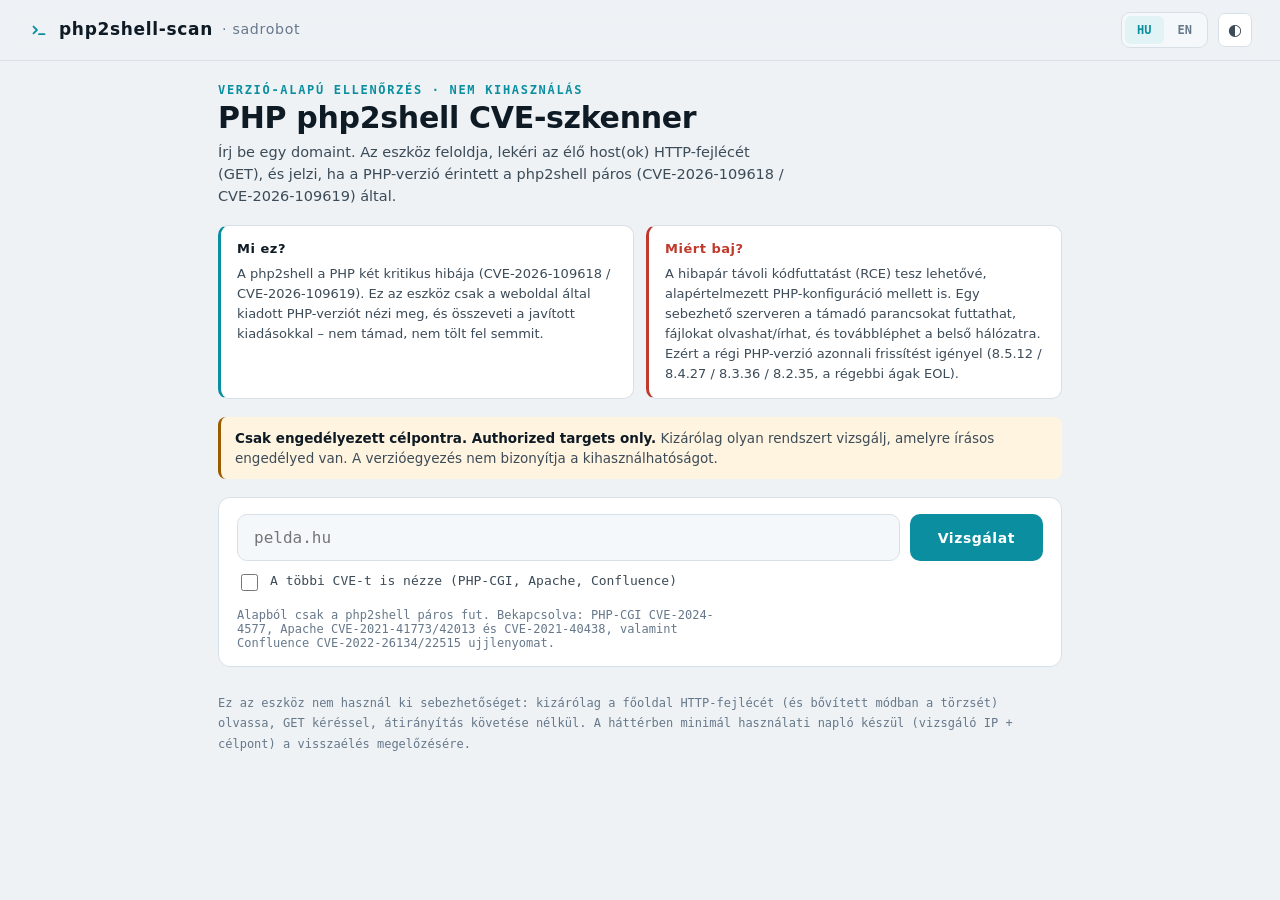
==== app/static/index.html @ f4781069 "Initial commit: php2shell-scan v0.1.0 Public, version/fingerprint-based (non-exploitation) PHP php2s" ====
<!doctype html>
<html lang="hu">
<head>
<meta charset="utf-8">
<meta name="viewport" content="width=device-width, initial-scale=1">
<title>php2shell-scan</title>
<meta name="description" content="Publikus, verzió-alapú PHP php2shell CVE-szkenner – nem kihasználás. sadrobot.">
<meta name="robots" content="noindex">
<link rel="icon" href="favicon.svg?v=__VER__">
<link rel="stylesheet" href="app.css?v=__VER__">
<script src="theme.js?v=__VER__"></script>
</head>
<body>
<header class="top">
  <div class="brand">
    <span class="mark" aria-hidden="true">
      <svg width="22" height="22" viewBox="0 0 32 32" fill="none"><path d="M8 11l5 5-5 5" stroke="currentColor" stroke-width="2.6" stroke-linecap="round" stroke-linejoin="round"/><line x1="16" y1="22" x2="24" y2="22" stroke="currentColor" stroke-width="2.6" stroke-linecap="round"/></svg>
    </span>
    php2shell-scan <small>· sadrobot</small>
  </div>
  <div class="hgroup">
    <div class="seg" id="lang">
      <button data-lang="hu">HU</button><button data-lang="en">EN</button>
    </div>
    <button class="icon-btn" id="themebtn" title="Téma" aria-label="Téma">◐</button>
  </div>
</header>

<main>
  <section>
    <p class="eyebrow" data-t="eyebrow"></p>
    <h1 data-t="tagline"></h1>
    <p class="sub" id="lead" data-t="lead"></p>
  </section>

  <div class="about">
    <div class="about-col">
      <h3 data-t="about_what"></h3>
      <p data-t="about_what_body"></p>
    </div>
    <div class="about-col danger">
      <h3 data-t="about_why"></h3>
      <p data-t="about_why_body"></p>
    </div>
  </div>

  <div class="note warn" id="authnote">
    <b data-t="authorized"></b> <span data-t="authorized_note"></span>
  </div>

  <div class="card search">
    <form class="searchbar" id="form" autocomplete="off">
      <input type="text" id="target" inputmode="url" spellcheck="false" data-ph="placeholder" required>
      <button type="submit" class="go" id="go" data-t="scan"></button>
    </form>
    <label class="chk" title="">
      <input type="checkbox" id="extended">
      <span data-t="extended"></span>
    </label>
    <p class="hint" id="exthint" data-t="extended_hint"></p>
  </div>

  <div id="status" class="prog" hidden>
    <div class="progbar indet"><i></i></div>
    <div class="progmeta"><span data-t="scanning"></span><span id="statustarget"></span></div>
  </div>

  <div id="error" class="note err" hidden></div>

  <section id="result" hidden></section>

  <p class="foot" id="foot"></p>
</main>

<script src="i18n.js?v=__VER__"></script>
<script src="app.js?v=__VER__"></script>
</body>
</html>
---- app/static/app.css ----
/* php2shell-scan – sadrobot: grafit alap, cián jelzőfény, Chakra Petch + IBM Plex Mono.
   Tiszta, levegős dashboard. Light/dark. Yettel-arculat SOHA. */
:root{color-scheme:dark;--bg:#0B0F14;--panel:#111820;--panel-2:#152029;--line:#1E2A36;--line-2:#18232D;
--ink:#E6EDF3;--ink-2:#B7C2CC;--ink-3:#7D8B99;--accent:#3CD6E6;--accent-soft:#13232C;
--good:#4ADE80;--good-bg:#10231A;--warn:#FFB547;--warn-bg:#1B1710;--bad:#FF6B5E;--bad-bg:#231313;
--high:#FF9F45;--high-bg:#201710;--info:#6AA7FF;--info-bg:#101A2A;--none:#1F2B37;
--glow:0 0 10px;--radius:12px;
--display:"Chakra Petch","Avenir Next",system-ui,sans-serif;--mono:"IBM Plex Mono",ui-monospace,"SF Mono",Menlo,monospace}
:root[data-theme="light"]{color-scheme:light;--bg:#EEF2F5;--panel:#FFFFFF;--panel-2:#F5F8FA;--line:#D8E0E7;--line-2:#E6ECF1;
--ink:#0E1A24;--ink-2:#3C4B58;--ink-3:#66788A;--accent:#0B8FA0;--accent-soft:#E1F3F5;
--good:#16803F;--good-bg:#E6F5EC;--warn:#9A5B00;--warn-bg:#FFF4E0;--bad:#C0392B;--bad-bg:#FDECEA;
--high:#B4530A;--high-bg:#FDEEDF;--info:#2A5B9E;--info-bg:#E8F0FB;--none:#DCE3E9;--glow:0 0 0}
*{box-sizing:border-box}html{-webkit-text-size-adjust:100%}html,body{margin:0}
body{font:15px/1.5 var(--display);color:var(--ink);background:var(--bg);min-height:100vh;
  font-variant-numeric:tabular-nums;-webkit-font-smoothing:antialiased;overflow-x:hidden}
a{color:var(--accent);text-decoration:none}a:hover{color:var(--ink)}
:focus-visible{outline:2px solid var(--accent);outline-offset:2px}
button{font:inherit;color:inherit}
[hidden]{display:none!important}

header.top{position:sticky;top:0;z-index:20;display:flex;align-items:center;flex-wrap:wrap;gap:12px 20px;
  padding:12px clamp(16px,4vw,28px);background:color-mix(in srgb,var(--bg) 86%,transparent);
  backdrop-filter:blur(12px);border-bottom:1px solid var(--line)}
.brand{display:flex;align-items:center;gap:9px;font-weight:700;font-size:17px;letter-spacing:.04em;white-space:nowrap}
.brand small{color:var(--ink-3);font-weight:500}
.brand .mark{display:grid;place-items:center;color:var(--accent)}
.hgroup{margin-left:auto;display:flex;align-items:center;gap:10px}
.icon-btn{display:inline-flex;align-items:center;justify-content:center;border:1px solid var(--line);
  background:var(--panel);border-radius:7px;min-width:34px;height:34px;cursor:pointer;color:var(--ink-2);font-size:16px}
.icon-btn:hover{color:var(--accent);border-color:var(--accent)}

main{max-width:900px;margin:0 auto;padding:22px clamp(16px,4vw,28px) 48px;display:flex;flex-direction:column;gap:18px}
.eyebrow{margin:0 0 4px;font:600 12px var(--mono);letter-spacing:.14em;text-transform:uppercase;color:var(--accent)}
h1{margin:0;font-size:clamp(24px,5vw,30px);font-weight:700;letter-spacing:-.01em;line-height:1.1}
.sub{font-size:14.5px;color:var(--ink-2);margin:8px 0 0;max-width:62ch}
.hint{font:12px var(--mono);color:var(--ink-3);margin:2px 0 0;max-width:70ch}
.foot{font:12px var(--mono);color:var(--ink-3);margin:8px 0 0;line-height:1.7}

.about{display:grid;grid-template-columns:1fr 1fr;gap:12px}
.about-col{background:var(--panel);border:1px solid var(--line);border-left:3px solid var(--accent);border-radius:10px;padding:13px 16px}
.about-col.danger{border-left-color:var(--bad)}
.about-col h3{margin:0 0 5px;font-size:13px;font-weight:700;letter-spacing:.04em;color:var(--ink)}
.about-col.danger h3{color:var(--bad)}
.about-col p{margin:0;font-size:13px;line-height:1.55;color:var(--ink-2)}
@media (max-width:620px){.about{grid-template-columns:1fr}}

.note{background:var(--accent-soft);border-left:3px solid var(--accent);border-radius:8px;padding:11px 14px;font-size:13.5px;color:var(--ink-2)}
.note.warn{background:var(--warn-bg);border-color:var(--warn)}
.note.err{background:var(--bad-bg);border-color:var(--bad);color:var(--ink)}
.note b{color:var(--ink)}

.card{background:var(--panel);border:1px solid var(--line);border-radius:var(--radius);padding:16px 18px;display:flex;flex-direction:column;gap:12px;min-width:0}
.search{gap:12px}
.searchbar{display:flex;gap:10px;flex-wrap:wrap}
.searchbar input[type=text]{flex:1;min-width:200px;font:16px var(--mono);padding:13px 16px;border:1px solid var(--line);border-radius:10px;background:var(--panel-2);color:var(--ink)}
.searchbar input[type=text]:focus{outline:2px solid var(--accent);outline-offset:1px;border-color:var(--accent)}
.go{font:700 14px var(--display);letter-spacing:.04em;padding:13px 28px;border:0;border-radius:10px;background:var(--accent);color:#06222A;cursor:pointer;white-space:nowrap}
.go:hover{filter:brightness(1.08)}.go:disabled{opacity:.5;cursor:default}
:root[data-theme="light"] .go{color:#fff}
.chk{display:inline-flex;align-items:flex-start;gap:9px;font:13px var(--mono);color:var(--ink-2);cursor:pointer;user-select:none}
.chk input{accent-color:var(--accent);width:17px;height:17px;margin-top:1px}
.seg{display:inline-flex;gap:2px;padding:3px;background:var(--panel-2);border:1px solid var(--line);border-radius:9px}
.seg button{font:600 12px var(--mono);padding:7px 12px;border:0;border-radius:6px;background:transparent;color:var(--ink-3);cursor:pointer}
.seg button:hover{color:var(--ink)}.seg button.on{background:var(--accent-soft);color:var(--accent)}

.prog{display:flex;flex-direction:column;gap:8px}
.progbar{height:8px;border-radius:5px;background:var(--panel-2);overflow:hidden;border:1px solid var(--line)}
.progbar i{display:block;height:100%;background:var(--accent);box-shadow:var(--glow) var(--accent);width:35%}
.progbar.indet i{animation:slide 1.2s ease-in-out infinite}
@keyframes slide{0%{margin-left:-35%}100%{margin-left:100%}}
.progmeta{display:flex;justify-content:space-between;font:12px var(--mono);color:var(--ink-3);flex-wrap:wrap;gap:8px}

/* eredmény */
.rhead{display:flex;align-items:baseline;gap:10px;flex-wrap:wrap}
.rhead h2{margin:0;font-size:18px;font-weight:700;font-family:var(--mono);word-break:break-all}
.verdict{display:inline-flex;align-items:center;gap:7px;font:700 12px var(--mono);letter-spacing:.06em;text-transform:uppercase;padding:5px 11px;border-radius:999px;white-space:nowrap}
.verdict.hit{background:var(--bad-bg);color:var(--bad)}
.verdict.clean{background:var(--good-bg);color:var(--good)}
.meta{display:flex;flex-wrap:wrap;gap:6px 18px;font:12.5px var(--mono);color:var(--ink-3);margin:2px 0 0}
.meta b{color:var(--ink-2);font-weight:600}
.cleanbox{font-size:13.5px;color:var(--ink-2)}

.finds{display:flex;flex-direction:column;gap:10px;margin-top:4px}
.find{border:1px solid var(--line);border-left-width:3px;border-radius:10px;background:var(--panel-2);padding:12px 14px;display:flex;flex-direction:column;gap:5px}
.find.critical{border-left-color:var(--bad)}.find.high{border-left-color:var(--high)}
.find.medium{border-left-color:var(--warn)}.find.info{border-left-color:var(--info)}
.find .ftop{display:flex;align-items:center;gap:9px;flex-wrap:wrap}
.badge{font:700 10.5px var(--mono);letter-spacing:.07em;text-transform:uppercase;padding:3px 8px;border-radius:5px}
.badge.critical{background:var(--bad-bg);color:var(--bad)}.badge.high{background:var(--high-bg);color:var(--high)}
.badge.medium{background:var(--warn-bg);color:var(--warn)}.badge.info{background:var(--info-bg);color:var(--info)}
.find .ftitle{font-weight:700;font-size:14.5px}
.find .cve{font:12px var(--mono);color:var(--ink-3)}
.find .ev{font:12.5px var(--mono);color:var(--ink-2);word-break:break-word}
.tag{margin-left:auto;font:11px var(--mono);color:var(--ink-3);border:1px solid var(--line);border-radius:5px;padding:2px 7px}

/* statisztika-csempék (status oldal) */
.stats{display:grid;grid-template-columns:repeat(auto-fit,minmax(130px,1fr));gap:12px}
.stat{display:flex;flex-direction:column;gap:3px;background:var(--panel);border:1px solid var(--line);border-radius:var(--radius);padding:14px 16px}
.stat b{color:var(--ink-3);font-size:11.5px;letter-spacing:.1em;text-transform:uppercase;font-weight:600}
.stat span{font-size:26px;font-weight:600;line-height:1.15}
.stat.accent span{color:var(--accent)}.stat.bad span{color:var(--bad)}.stat.good span{color:var(--good)}
.table{width:100%;border-collapse:collapse;font:13px var(--mono)}
.table th,.table td{text-align:left;padding:8px 10px;border-top:1px solid var(--line-2)}
.table th{color:var(--ink-3);font-weight:600;font-size:11.5px;letter-spacing:.06em;text-transform:uppercase}
.table td.num{text-align:right;color:var(--ink-2)}
.loginput{display:flex;gap:10px;flex-wrap:wrap}
.loginput input{flex:1;min-width:200px;font:14px var(--mono);padding:11px 14px;border:1px solid var(--line);border-radius:9px;background:var(--panel-2);color:var(--ink)}

@media (max-width:560px){
  .brand small{display:none}
  main{padding-top:16px;gap:14px}
}
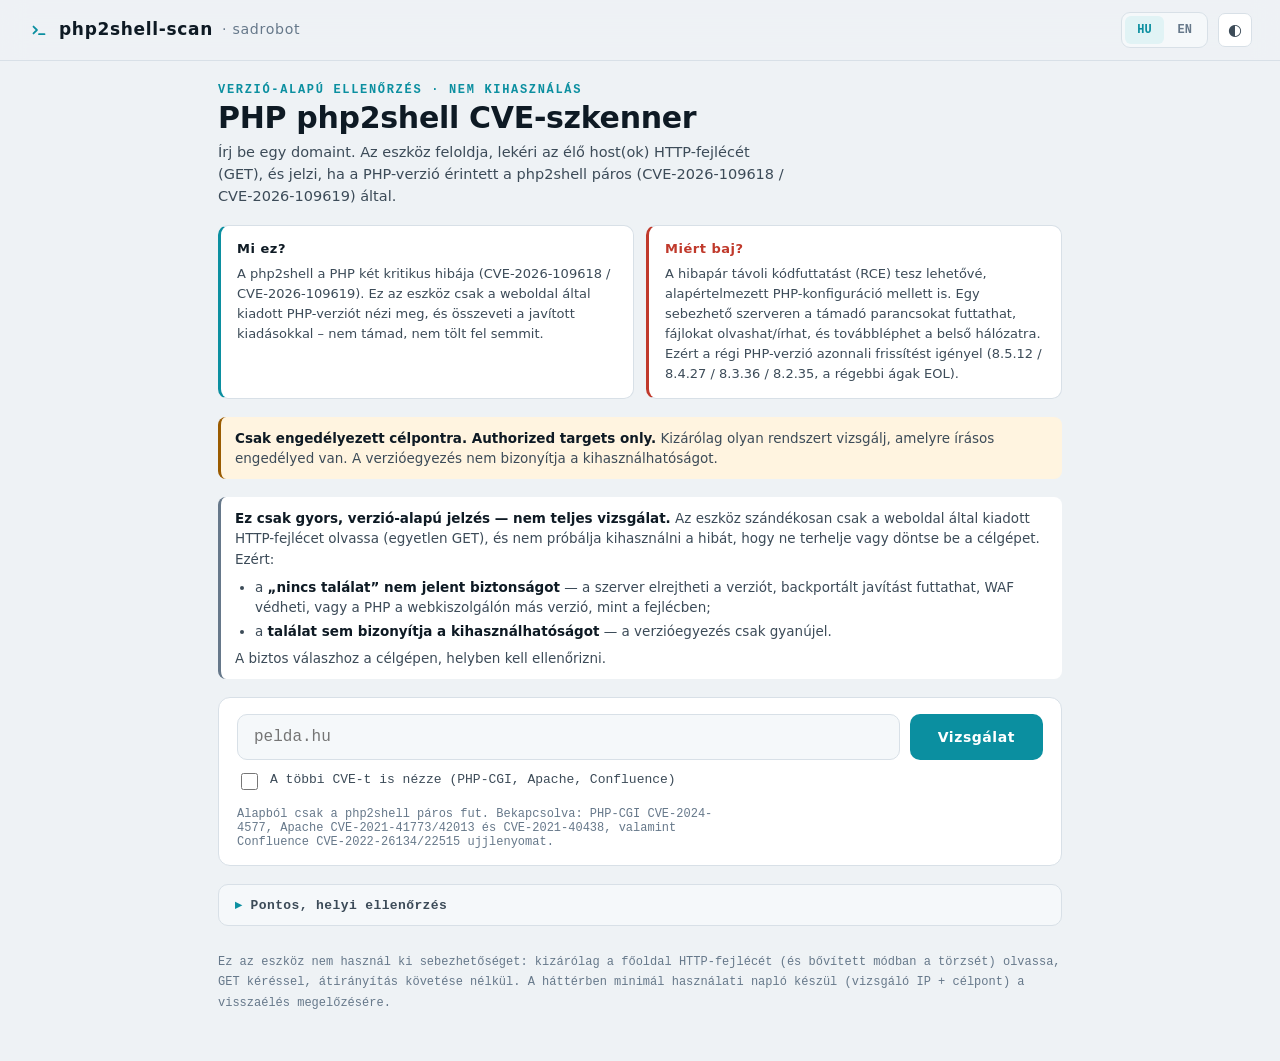
==== commit 25988beb: "Scanner page: limits notice + local verification guide, HU/EN (v0.3.0) Co-Authored-By: Claude Opus 4" ====
--- a/app/static/index.html
+++ b/app/static/index.html
@@ -48,6 +48,15 @@
     <b data-t="authorized"></b> <span data-t="authorized_note"></span>
   </div>
 
+  <div class="note limits">
+    <b data-t="limits_title"></b> <span data-t="limits_lead"></span>
+    <ul class="limits-list">
+      <li data-html="limits_1"></li>
+      <li data-html="limits_2"></li>
+    </ul>
+    <span data-t="limits_tail"></span>
+  </div>
+
   <div class="card search">
     <form class="searchbar" id="form" autocomplete="off">
       <input type="text" id="target" inputmode="url" spellcheck="false" data-ph="placeholder" required>
@@ -69,6 +78,17 @@
 
   <section id="result" hidden></section>
 
+  <details class="local">
+    <summary data-t="local_title"></summary>
+    <p class="sub" data-t="local_lead"></p>
+    <ol class="local-list">
+      <li data-html="local_1"></li>
+      <li data-html="local_2"></li>
+      <li data-html="local_3"></li>
+      <li data-html="local_4"></li>
+    </ol>
+  </details>
+
   <p class="foot" id="foot"></p>
 </main>
 
--- a/app/static/app.css
+++ b/app/static/app.css
@@ -46,6 +46,20 @@
 
 .note{background:var(--accent-soft);border-left:3px solid var(--accent);border-radius:8px;padding:11px 14px;font-size:13.5px;color:var(--ink-2)}
 .note.warn{background:var(--warn-bg);border-color:var(--warn)}
+.note.limits{background:var(--panel);border-left-color:var(--ink-3)}
+.limits-list{margin:8px 0 6px;padding-left:20px}
+.limits-list li{margin:4px 0;line-height:1.5}
+.local{border:1px solid var(--line);border-radius:10px;background:var(--panel-2);padding:0 16px}
+.local>summary{cursor:pointer;padding:12px 0;font:600 13px var(--mono);letter-spacing:.03em;color:var(--ink-2);list-style:none}
+.local>summary::-webkit-details-marker{display:none}
+.local>summary::before{content:"▸ ";color:var(--accent)}
+.local[open]>summary::before{content:"▾ "}
+.local[open]{padding-bottom:14px}
+.local .sub{margin:2px 0 6px}
+.local-list{margin:4px 0 0;padding-left:20px;color:var(--ink-2)}
+.local-list li{margin:7px 0;line-height:1.55}
+code{font:12.5px var(--mono);background:var(--panel-2);border:1px solid var(--line);border-radius:4px;padding:1px 5px;color:var(--ink)}
+.local code{background:var(--panel)}
 .note.err{background:var(--bad-bg);border-color:var(--bad);color:var(--ink)}
 .note b{color:var(--ink)}
 
@@ -99,6 +113,25 @@
 .stat b{color:var(--ink-3);font-size:11.5px;letter-spacing:.1em;text-transform:uppercase;font-weight:600}
 .stat span{font-size:26px;font-weight:600;line-height:1.15}
 .stat.accent span{color:var(--accent)}.stat.bad span{color:var(--bad)}.stat.good span{color:var(--good)}
+.stat.clickable{cursor:pointer;transition:border-color .12s,background .12s}
+.stat.clickable:hover{border-color:var(--bad)}
+.stat.clickable.active{border-color:var(--bad);background:var(--bad-bg)}
+.stat.clickable::after{content:"▸";position:absolute;top:10px;right:12px;font-size:11px;color:var(--ink-3)}
+.stat{position:relative}
+.cardh{margin:0;font-size:13px;font-weight:600;letter-spacing:.1em;text-transform:uppercase;color:var(--ink-3)}
+.count{font:12px var(--mono);color:var(--ink-3)}
+.muted{color:var(--ink-3)}
+.toolbar{display:flex;gap:10px;flex-wrap:wrap;align-items:center;justify-content:space-between}
+.filter{flex:1;min-width:180px;font:13px var(--mono);padding:9px 12px;border:1px solid var(--line);border-radius:8px;background:var(--panel-2);color:var(--ink)}
+.filter:focus{outline:2px solid var(--accent);outline-offset:1px;border-color:var(--accent)}
+.pills{display:inline-flex;gap:3px;padding:3px;background:var(--panel-2);border:1px solid var(--line);border-radius:9px}
+.pills button{font:600 11.5px var(--mono);letter-spacing:.03em;padding:6px 11px;border:0;border-radius:6px;background:transparent;color:var(--ink-3);cursor:pointer}
+.pills button:hover{color:var(--ink)}.pills button.on{background:var(--accent-soft);color:var(--accent)}
+.table td .badge{display:inline-block;margin:1px 2px}
+.findlist{display:flex;flex-direction:column;gap:5px}
+.findrow{display:flex;align-items:center;gap:8px;flex-wrap:wrap}
+.findcve{font:11.5px var(--mono);color:var(--ink-3);white-space:nowrap}
+.fmark{color:var(--accent);cursor:help}
 .table{width:100%;border-collapse:collapse;font:13px var(--mono)}
 .table th,.table td{text-align:left;padding:8px 10px;border-top:1px solid var(--line-2)}
 .table th{color:var(--ink-3);font-weight:600;font-size:11.5px;letter-spacing:.06em;text-transform:uppercase}
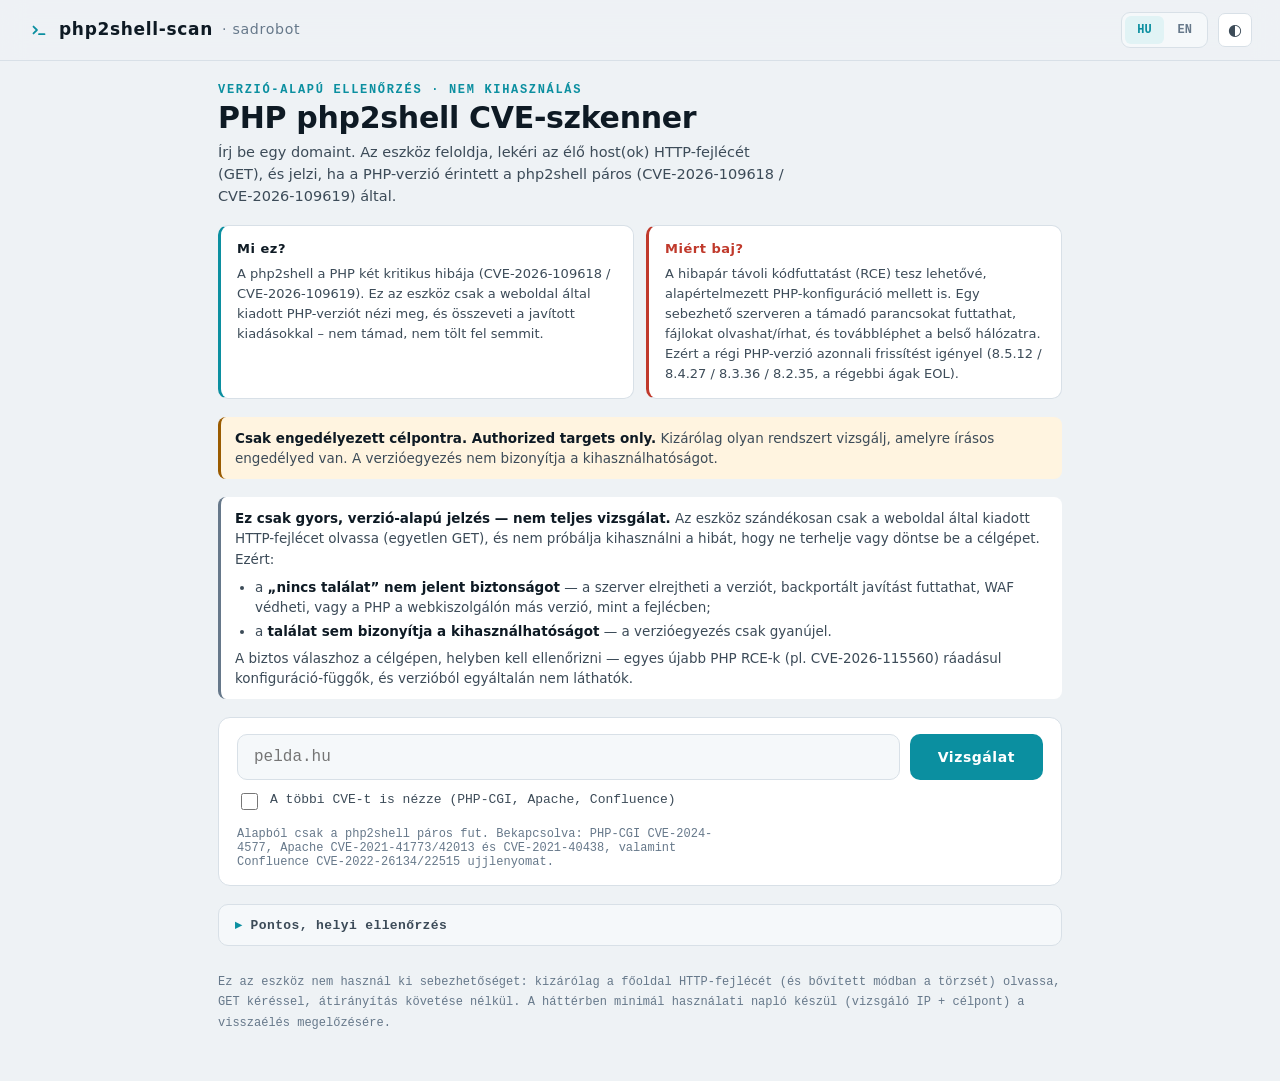
==== commit 0617a10c: "Docs: note CVE-2026-115560 (config-dependent PHP RCE, not version-detectable) (v0.5.1) Co-Authored-B" ====
--- a/app/static/index.html
+++ b/app/static/index.html
@@ -86,6 +86,7 @@
       <li data-html="local_2"></li>
       <li data-html="local_3"></li>
       <li data-html="local_4"></li>
+      <li data-html="local_5"></li>
     </ol>
   </details>
 
--- a/app/static/app.css
+++ b/app/static/app.css
@@ -128,10 +128,14 @@
 .pills button{font:600 11.5px var(--mono);letter-spacing:.03em;padding:6px 11px;border:0;border-radius:6px;background:transparent;color:var(--ink-3);cursor:pointer}
 .pills button:hover{color:var(--ink)}.pills button.on{background:var(--accent-soft);color:var(--accent)}
 .table td .badge{display:inline-block;margin:1px 2px}
+.table-wrap{overflow-x:auto;-webkit-overflow-scrolling:touch}
 .findlist{display:flex;flex-direction:column;gap:5px}
 .findrow{display:flex;align-items:center;gap:8px;flex-wrap:wrap}
 .findcve{font:11.5px var(--mono);color:var(--ink-3);white-space:nowrap}
 .fmark{color:var(--accent);cursor:help}
+.subh{margin:16px 0 7px;font:600 12px var(--mono);letter-spacing:.06em;text-transform:uppercase;color:var(--ink-3)}
+.subh:first-child{margin-top:2px}
+.subh.good{color:var(--good)}.subh.bad{color:var(--bad)}.subh.warn{color:var(--warn)}
 .table{width:100%;border-collapse:collapse;font:13px var(--mono)}
 .table th,.table td{text-align:left;padding:8px 10px;border-top:1px solid var(--line-2)}
 .table th{color:var(--ink-3);font-weight:600;font-size:11.5px;letter-spacing:.06em;text-transform:uppercase}
@@ -142,4 +146,8 @@
 @media (max-width:560px){
   .brand small{display:none}
   main{padding-top:16px;gap:14px}
+  .findcve{white-space:normal;word-break:break-word}
+  .table th,.table td{padding:7px 8px}
+  .findrow{gap:6px}
+  .findrow .badge{white-space:normal}
 }
